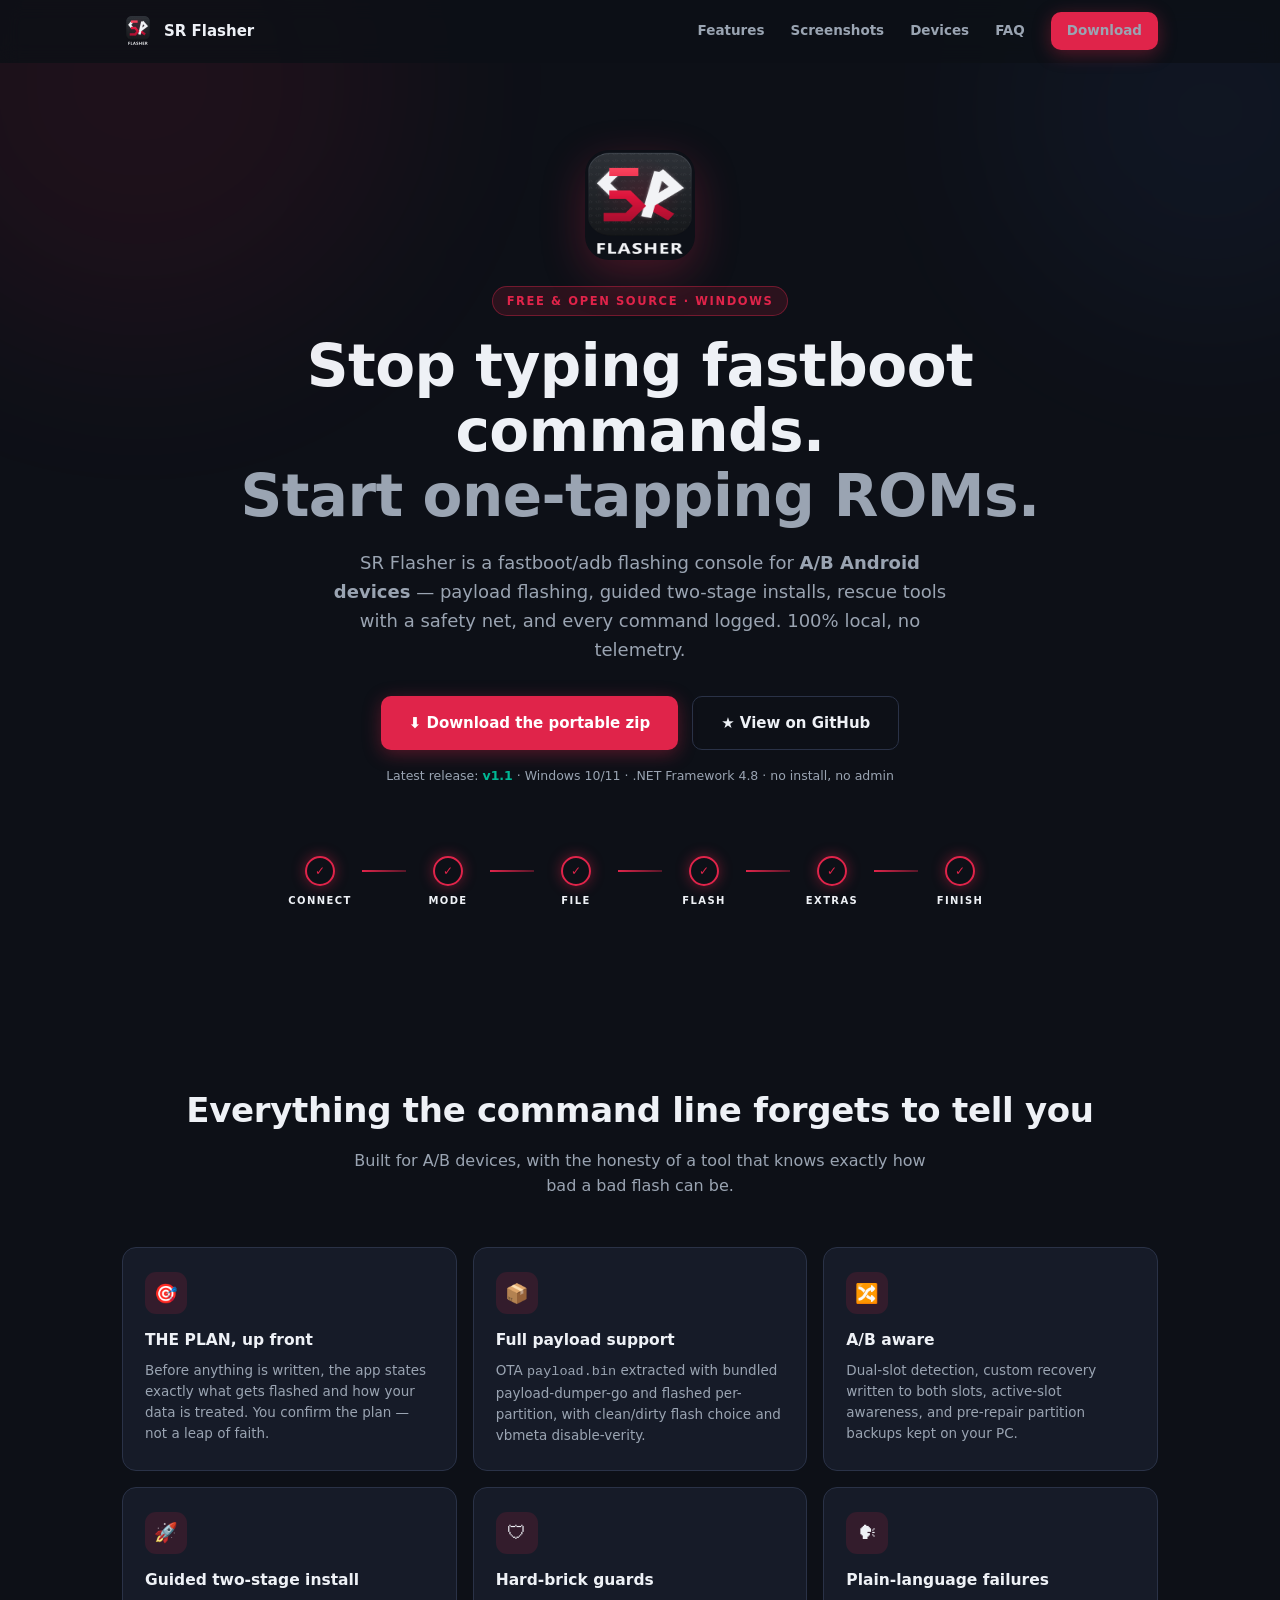
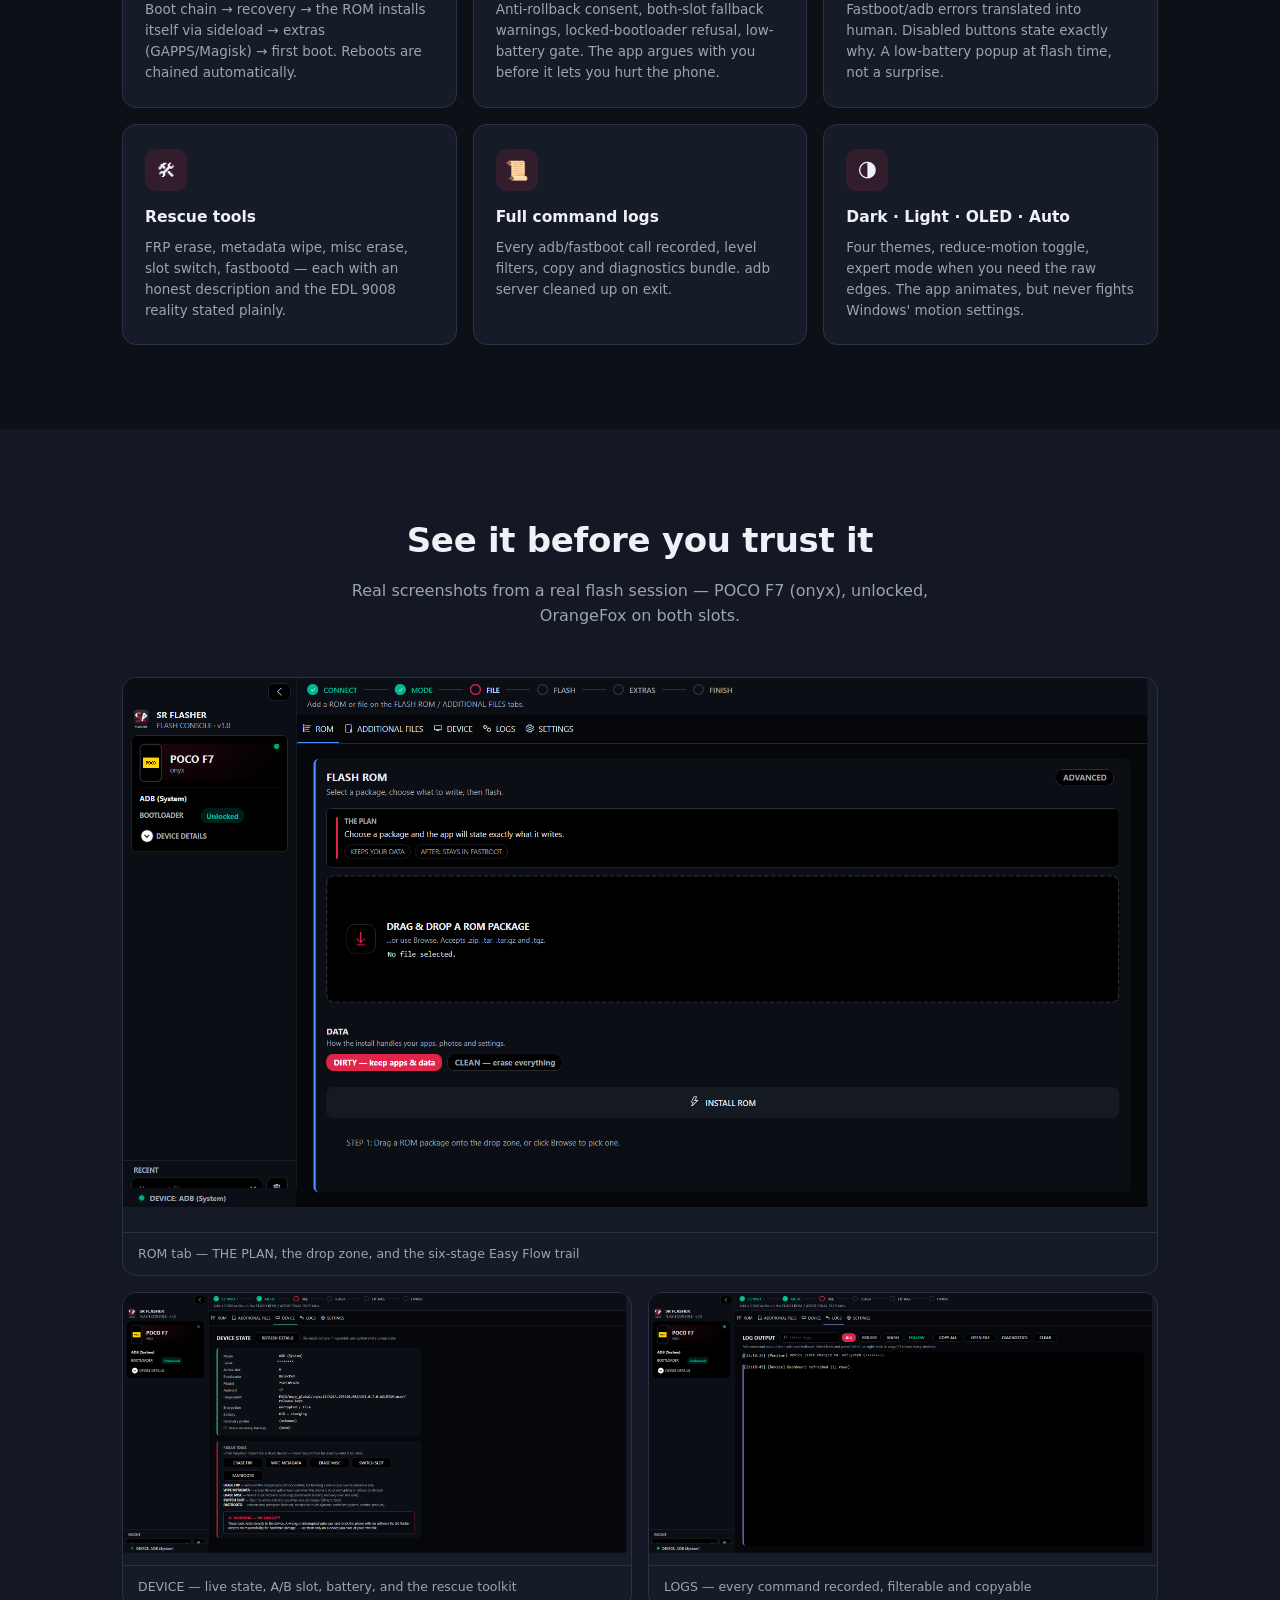
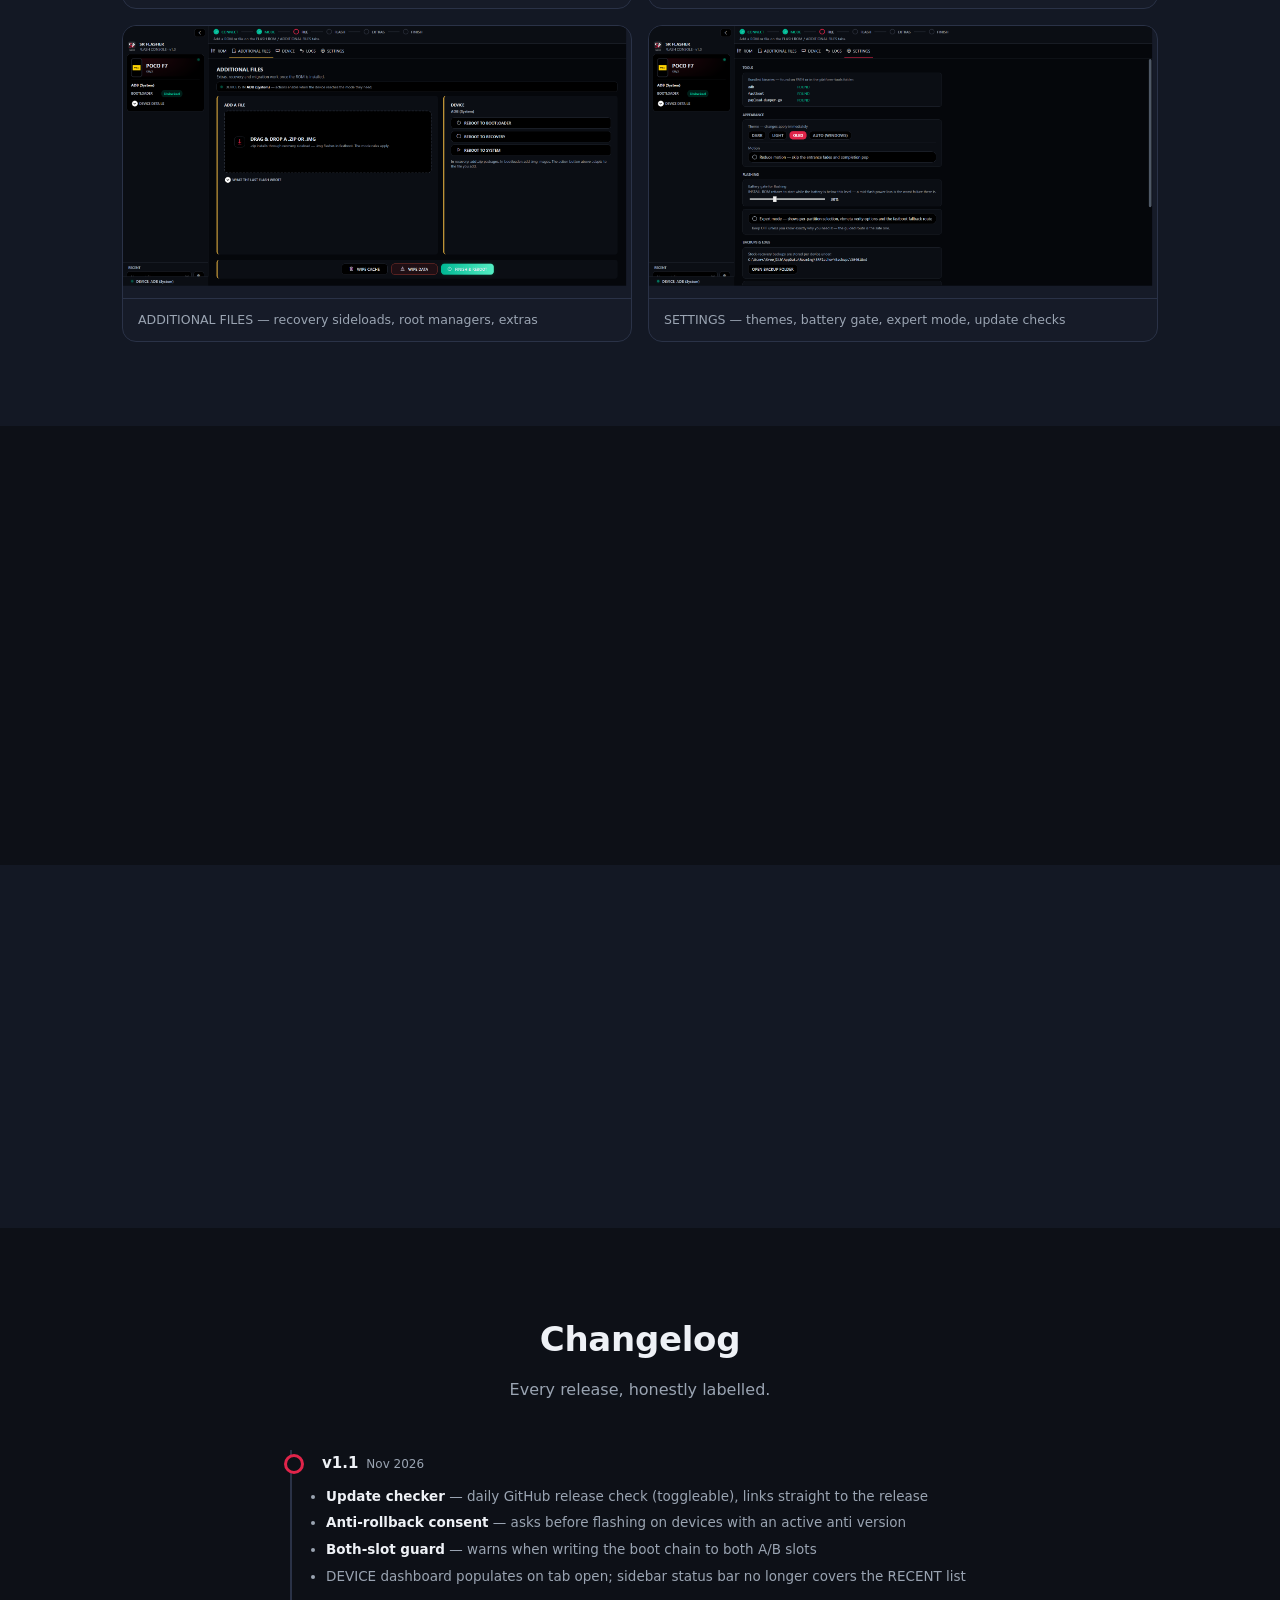
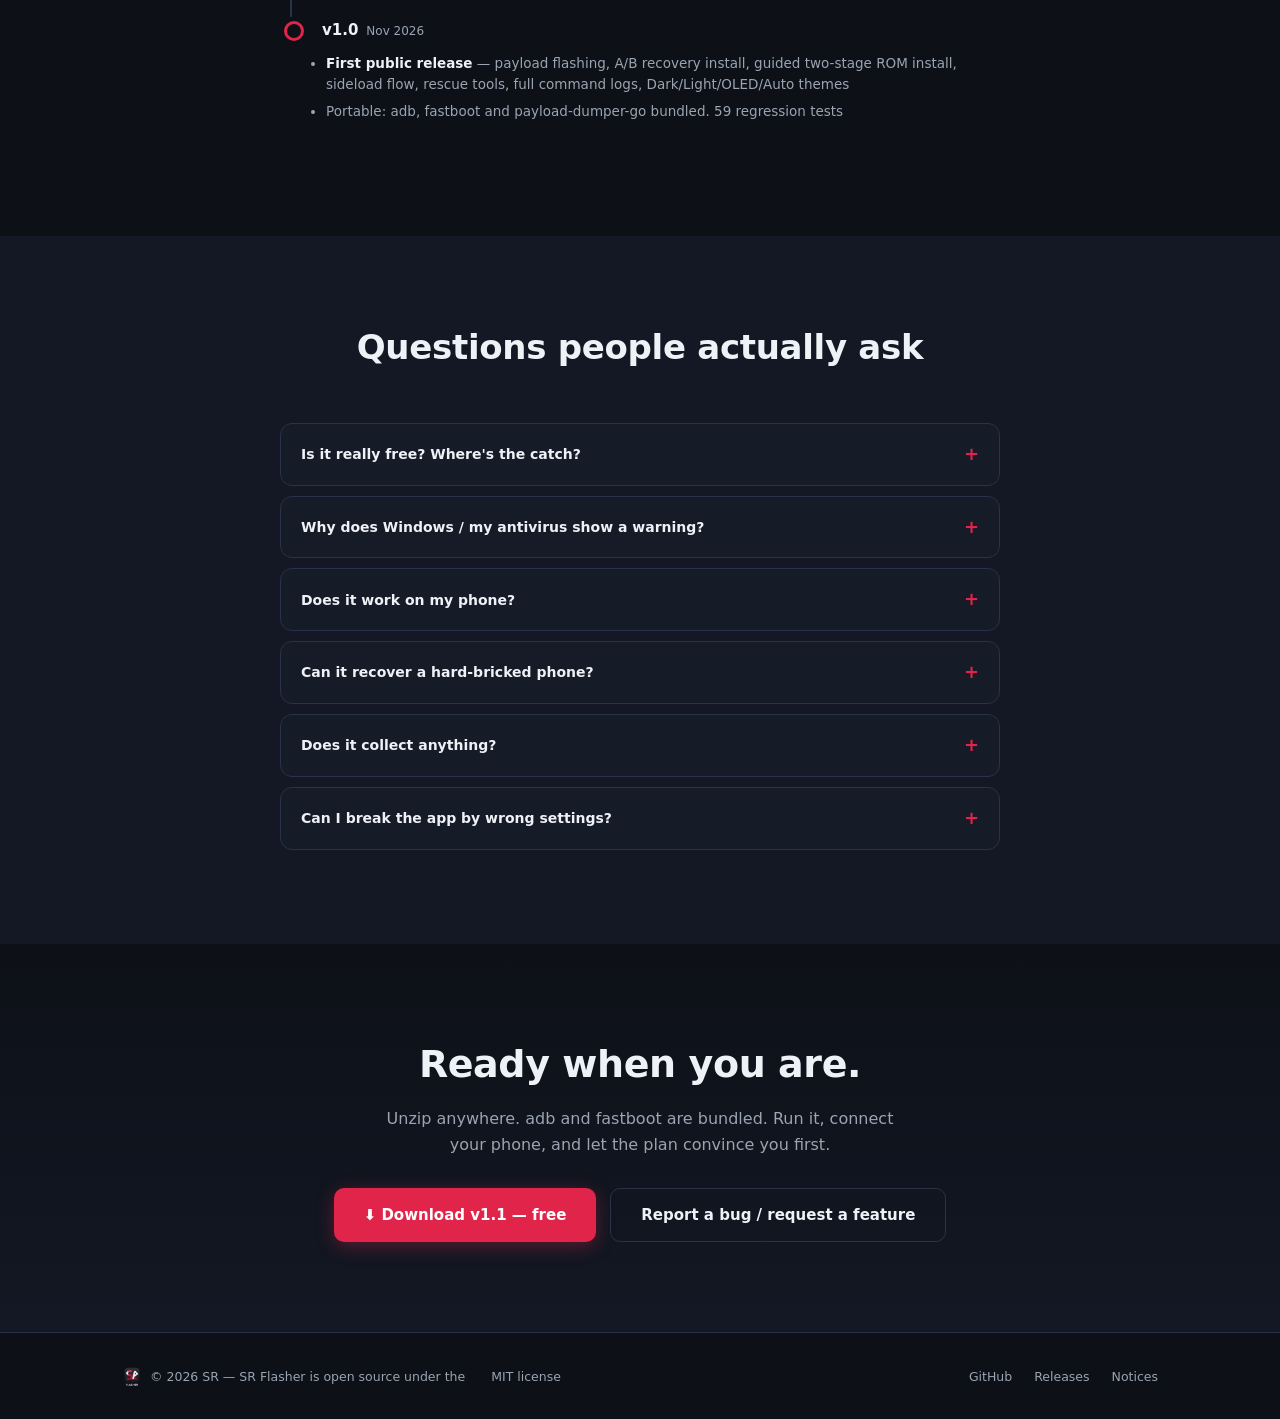
==== website/index.html @ b6026d68 "Website: single-page promo site with scroll animations (Vercel-ready)" ====
<!DOCTYPE html>
<html lang="en">
<head>
<meta charset="utf-8">
<meta name="viewport" content="width=device-width, initial-scale=1">
<meta name="description" content="SR Flasher — a fastboot/adb flashing console for A/B Android devices. Payload flashing, guided two-stage install, rescue tools. Free & open source.">
<meta name="theme-color" content="#0d1017">
<title>SR Flasher — flashing console for A/B Android devices</title>
<link rel="icon" type="image/png" href="assets/flasher-icon-256.png">
<link rel="apple-touch-icon" href="assets/flasher-icon-256.png">
<style>
:root{
  --bg:#0d1017; --bg2:#131824; --panel:#161b28; --panel2:#1a2030; --border:#2a3247;
  --text:#eef1f6; --muted:#9aa4b2; --red:#e0244a; --red-soft:rgba(224,36,74,.14);
  --green:#00b894; --amber:#e8b341; --blue:#4c8dff; --purple:#9d7cd8;
  --radius:14px;
}
*{box-sizing:border-box;margin:0;padding:0}
html{scroll-behavior:smooth}
@media (prefers-reduced-motion:reduce){html{scroll-behavior:auto}}
body{background:var(--bg);color:var(--text);font-family:'Segoe UI',system-ui,-apple-system,sans-serif;line-height:1.6;overflow-x:hidden}
::selection{background:var(--red);color:#fff}
img{max-width:100%;display:block}
a{color:var(--blue);text-decoration:none}
.wrap{max-width:1080px;margin:0 auto;padding:0 22px}

/* scroll progress bar */
#progress{position:fixed;top:0;left:0;height:3px;width:0;background:linear-gradient(90deg,var(--red),#ff7a59);z-index:99;transition:width .1s linear}

/* nav */
nav{position:fixed;top:0;left:0;right:0;z-index:50;background:rgba(13,16,23,.82);backdrop-filter:blur(10px);border-bottom:1px solid transparent;transition:border-color .3s}
nav.scrolled{border-bottom-color:var(--border)}
.nav{display:flex;align-items:center;justify-content:space-between;height:62px}
.brand{display:flex;align-items:center;gap:10px;color:var(--text);font-weight:700;font-size:15px}
.brand img{width:32px;height:32px;border-radius:7px}
.navlinks{display:flex;gap:26px;align-items:center}
.navlinks a{color:var(--muted);font-size:13.5px;font-weight:600;transition:color .2s}
.navlinks a:hover{color:var(--text)}
.btn{display:inline-flex;align-items:center;gap:8px;padding:10px 20px;border-radius:10px;font-weight:700;font-size:13.5px;transition:transform .18s,box-shadow .18s,background .18s;cursor:pointer}
.btn-red{background:var(--red);color:#fff;box-shadow:0 4px 18px rgba(224,36,74,.35)}
.btn-red:hover{transform:translateY(-2px);box-shadow:0 8px 26px rgba(224,36,74,.5)}
.btn-ghost{border:1px solid var(--border);color:var(--text)}
.btn-ghost:hover{border-color:var(--muted);transform:translateY(-2px)}
.btn-nav{padding:8px 16px;font-size:12.5px}
#menuBtn{display:none;background:none;border:0;color:var(--text);font-size:22px;cursor:pointer;line-height:1}

/* hero */
.hero{position:relative;padding:150px 0 90px;text-align:center;overflow:hidden}
.glow{position:absolute;border-radius:50%;filter:blur(90px);opacity:.5;pointer-events:none}
.glow1{width:520px;height:520px;background:rgba(224,36,74,.16);top:-180px;left:-120px;animation:drift 14s ease-in-out infinite alternate}
.glow2{width:420px;height:420px;background:rgba(76,141,255,.10);top:-100px;right:-140px;animation:drift 18s ease-in-out infinite alternate-reverse}
@keyframes drift{from{transform:translate(0,0) scale(1)}to{transform:translate(60px,40px) scale(1.12)}}
.hero .logo{width:110px;height:110px;margin:0 auto 26px;border-radius:24px;box-shadow:0 14px 44px rgba(224,36,74,.28);animation:pop .8s cubic-bezier(.2,1.4,.4,1) both}
@keyframes pop{from{opacity:0;transform:scale(.6) translateY(24px)}to{opacity:1;transform:scale(1) translateY(0)}}
.kicker{display:inline-block;font-size:11.5px;font-weight:700;letter-spacing:1.6px;color:var(--red);border:1px solid rgba(224,36,74,.4);border-radius:999px;padding:5px 14px;margin-bottom:18px;background:var(--red-soft)}
h1{font-size:clamp(34px,6vw,58px);line-height:1.12;letter-spacing:-.5px}
h1 .thin{color:var(--muted);font-weight:600}
.hero p.lead{max-width:640px;margin:20px auto 0;color:var(--muted);font-size:clamp(15px,2vw,18px)}
.hero .cta{display:flex;gap:14px;justify-content:center;margin-top:32px;flex-wrap:wrap}
.hero .cta .btn{padding:14px 28px;font-size:15px}
.version-chip{color:var(--muted);font-size:12.5px;margin-top:16px}
.version-chip b{color:var(--green)}

/* trail */
.trail{margin:70px auto 0;display:flex;justify-content:center;align-items:center;flex-wrap:wrap;gap:0;max-width:760px}
.trail .step{display:flex;flex-direction:column;align-items:center;gap:7px;min-width:72px}
.trail .dot{width:30px;height:30px;border-radius:50%;border:2.5px solid var(--border);display:flex;align-items:center;justify-content:center;font-weight:800;font-size:12px;color:var(--muted);transition:all .5s cubic-bezier(.2,1.3,.4,1)}
.trail .lbl{font-size:10px;font-weight:700;letter-spacing:1.4px;color:var(--muted)}
.trail .bar{width:44px;height:2.5px;background:var(--border);margin:0 6px 24px;transition:background .5s}
.trail.on .dot{border-color:var(--red);color:var(--red);box-shadow:0 0 14px rgba(224,36,74,.45)}
.trail.on .bar{background:linear-gradient(90deg,var(--red),rgba(224,36,74,.35))}
.trail.on .lbl{color:var(--text)}

/* sections */
section{padding:84px 0}
.sec-head{text-align:center;margin-bottom:48px}
.sec-head h2{font-size:clamp(24px,4vw,34px);letter-spacing:-.3px}
.sec-head p{color:var(--muted);margin-top:10px;max-width:600px;margin-left:auto;margin-right:auto}
.grid{display:grid;grid-template-columns:repeat(3,1fr);gap:16px}
.card{background:var(--panel);border:1px solid var(--border);border-radius:var(--radius);padding:24px 22px;transition:transform .25s,border-color .25s,box-shadow .25s}
.card:hover{transform:translateY(-5px);border-color:rgba(224,36,74,.5);box-shadow:0 14px 34px rgba(0,0,0,.4)}
.card .ico{width:42px;height:42px;border-radius:11px;display:flex;align-items:center;justify-content:center;font-size:19px;margin-bottom:14px;background:var(--red-soft)}
.card h3{font-size:15.5px;margin-bottom:7px}
.card p{color:var(--muted);font-size:13.5px;line-height:1.55}

/* screenshots */
.shots{display:grid;grid-template-columns:1fr 1fr;gap:16px}
.shot{border-radius:var(--radius);overflow:hidden;border:1px solid var(--border);background:var(--panel);transition:transform .3s,box-shadow .3s}
.shot:hover{transform:scale(1.015);box-shadow:0 18px 50px rgba(0,0,0,.5)}
.shot img{width:100%}
.shot figcaption{padding:11px 15px;font-size:12.5px;color:var(--muted);border-top:1px solid var(--border)}
.shot.wide{grid-column:1/-1}

/* device support */
.support{display:flex;flex-wrap:wrap;gap:12px;justify-content:center}
.dev-chip{display:flex;align-items:center;gap:10px;background:var(--panel);border:1px solid var(--border);border-radius:12px;padding:12px 18px;font-size:13.5px}
.dev-chip .st{color:var(--green);font-weight:700;font-size:11px;letter-spacing:.6px}
.dev-chip small{color:var(--muted)}

/* honesty */
.warnbox{background:linear-gradient(135deg,rgba(232,179,65,.09),rgba(224,36,74,.07));border:1px solid rgba(232,179,65,.35);border-radius:var(--radius);padding:26px 28px;max-width:820px;margin:0 auto}
.warnbox h3{color:var(--amber);font-size:15px;margin-bottom:10px}
.warnbox li{color:var(--muted);font-size:13.5px;margin:7px 0 0 18px}

/* changelog */
.log{max-width:720px;margin:0 auto}
.rel{position:relative;padding:0 0 30px 30px;border-left:2px solid var(--border);margin-left:10px}
.rel:last-child{border-left-color:transparent}
.rel::before{content:'';position:absolute;left:-8px;top:4px;width:14px;height:14px;border-radius:50%;background:var(--bg);border:3px solid var(--red)}
.rel .v{font-weight:800;font-size:15px}
.rel .date{color:var(--muted);font-size:12px;margin-left:8px}
.rel ul{margin:10px 0 0 4px}
.rel li{color:var(--muted);font-size:13.5px;margin-top:5px}
.rel li b{color:var(--text);font-weight:600}

/* faq */
.faq{max-width:720px;margin:0 auto}
.q{border:1px solid var(--border);border-radius:12px;background:var(--panel);margin-bottom:10px;overflow:hidden}
.q summary{padding:16px 20px;cursor:pointer;font-weight:600;font-size:14px;list-style:none;display:flex;justify-content:space-between;align-items:center}
.q summary::-webkit-details-marker{display:none}
.q summary::after{content:'+';color:var(--red);font-size:18px;font-weight:700;transition:transform .2s}
.q[open] summary::after{transform:rotate(45deg)}
.q .a{padding:0 20px 16px;color:var(--muted);font-size:13.5px}

/* final cta */
.final{background:linear-gradient(180deg,var(--bg),var(--bg2));text-align:center;padding:90px 0}
.final h2{font-size:clamp(24px,4.4vw,38px);letter-spacing:-.4px}
.final p{color:var(--muted);margin:12px auto 30px;max-width:520px}

/* footer */
footer{border-top:1px solid var(--border);padding:34px 0;color:var(--muted);font-size:12.5px}
.foot{display:flex;justify-content:space-between;align-items:center;flex-wrap:wrap;gap:14px}
.foot a{color:var(--muted);margin-left:18px}
.foot a:hover{color:var(--text)}
.foot .fl{display:flex;align-items:center;gap:8px;color:var(--muted)}
.foot img{width:20px;height:20px;border-radius:5px}

/* scroll reveal */
.rv{opacity:0;transform:translateY(28px);transition:opacity .7s cubic-bezier(.2,.7,.3,1),transform .7s cubic-bezier(.2,.7,.3,1)}
.rv.in{opacity:1;transform:none}
.rv.d1{transition-delay:.08s}.rv.d2{transition-delay:.16s}.rv.d3{transition-delay:.24s}.rv.d4{transition-delay:.32s}.rv.d5{transition-delay:.4s}
.rv-l{opacity:0;transform:translateX(-34px);transition:all .7s cubic-bezier(.2,.7,.3,1)}
.rv-l.in{opacity:1;transform:none}
@media (prefers-reduced-motion:reduce){
  .rv,.rv-l{opacity:1!important;transform:none!important;transition:none!important}
  .glow{animation:none}
  *{transition-duration:.01ms!important;animation-duration:.01ms!important}
}

/* mobile */
@media (max-width:820px){
  .grid{grid-template-columns:1fr 1fr}
  .navlinks{position:fixed;inset:62px 0 auto 0;background:rgba(13,16,23,.97);border-bottom:1px solid var(--border);flex-direction:column;padding:18px 22px 22px;gap:16px;display:none}
  .navlinks.open{display:flex}
  #menuBtn{display:block}
}
@media (max-width:560px){
  .grid{grid-template-columns:1fr}
  .shots{grid-template-columns:1fr}
  section{padding:60px 0}
  .hero{padding:120px 0 60px}
  .trail .bar{width:22px}
  .trail .step{min-width:56px}
}
</style>
</head>
<body>

<div id="progress"></div>

<nav id="nav">
  <div class="wrap nav">
    <a class="brand" href="#top"><img src="assets/flasher-icon-256.png" alt="SR Flasher logo">SR Flasher</a>
    <div class="navlinks" id="navlinks">
      <a href="#features">Features</a>
      <a href="#screenshots">Screenshots</a>
      <a href="#devices">Devices</a>
      <a href="#faq">FAQ</a>
      <a class="btn btn-red btn-nav" href="https://github.com/sreejith19931/SRFlasher/releases/latest" target="_blank" rel="noopener">Download</a>
    </div>
    <button id="menuBtn" aria-label="Menu">☰</button>
  </div>
</nav>

<!-- ==================== HERO ==================== -->
<header class="hero" id="top">
  <div class="glow glow1"></div><div class="glow glow2"></div>
  <div class="wrap">
    <img class="logo" src="assets/logo.png" alt="SR Flasher logo">
    <div class="kicker rv">FREE &amp; OPEN SOURCE · WINDOWS</div>
    <h1 class="rv d1">Stop typing fastboot commands.<br><span class="thin">Start one-tapping ROMs.</span></h1>
    <p class="lead rv d2">SR Flasher is a fastboot/adb flashing console for <b>A/B Android devices</b> —
    payload flashing, guided two-stage installs, rescue tools with a safety net, and
    every command logged. 100% local, no telemetry.</p>
    <div class="cta rv d3">
      <a class="btn btn-red" href="https://github.com/sreejith19931/SRFlasher/releases/latest" target="_blank" rel="noopener">⬇ Download the portable zip</a>
      <a class="btn btn-ghost" href="https://github.com/sreejith19931/SRFlasher" target="_blank" rel="noopener">★ View on GitHub</a>
    </div>
    <div class="version-chip rv d4">Latest release: <b>v1.1</b> · Windows 10/11 · .NET Framework 4.8 · no install, no admin</div>

    <div class="trail rv d5" id="trail">
      <div class="step"><div class="dot">✓</div><div class="lbl">CONNECT</div></div>
      <div class="bar"></div>
      <div class="step"><div class="dot">✓</div><div class="lbl">MODE</div></div>
      <div class="bar"></div>
      <div class="step"><div class="dot">✓</div><div class="lbl">FILE</div></div>
      <div class="bar"></div>
      <div class="step"><div class="dot">✓</div><div class="lbl">FLASH</div></div>
      <div class="bar"></div>
      <div class="step"><div class="dot">✓</div><div class="lbl">EXTRAS</div></div>
      <div class="bar"></div>
      <div class="step"><div class="dot">✓</div><div class="lbl">FINISH</div></div>
    </div>
  </div>
</header>

<!-- ==================== FEATURES ==================== -->
<section id="features">
  <div class="wrap">
    <div class="sec-head rv"><h2>Everything the command line forgets to tell you</h2>
    <p>Built for A/B devices, with the honesty of a tool that knows exactly how bad a bad flash can be.</p></div>
    <div class="grid">
      <div class="card rv"><div class="ico">🎯</div><h3>THE PLAN, up front</h3><p>Before anything is written, the app states exactly what gets flashed and how your data is treated. You confirm the plan — not a leap of faith.</p></div>
      <div class="card rv d1"><div class="ico">📦</div><h3>Full payload support</h3><p>OTA <code>payload.bin</code> extracted with bundled payload-dumper-go and flashed per-partition, with clean/dirty flash choice and vbmeta disable-verity.</p></div>
      <div class="card rv d2"><div class="ico">🔀</div><h3>A/B aware</h3><p>Dual-slot detection, custom recovery written to both slots, active-slot awareness, and pre-repair partition backups kept on your PC.</p></div>
      <div class="card rv"><div class="ico">🚀</div><h3>Guided two-stage install</h3><p>Boot chain → recovery → the ROM installs itself via sideload → extras (GAPPS/Magisk) → first boot. Reboots are chained automatically.</p></div>
      <div class="card rv d1"><div class="ico">🛡</div><h3>Hard-brick guards</h3><p>Anti-rollback consent, both-slot fallback warnings, locked-bootloader refusal, low-battery gate. The app argues with you before it lets you hurt the phone.</p></div>
      <div class="card rv d2"><div class="ico">🗣</div><h3>Plain-language failures</h3><p>Fastboot/adb errors translated into human. Disabled buttons state exactly why. A low-battery popup at flash time, not a surprise.</p></div>
      <div class="card rv"><div class="ico">🛠</div><h3>Rescue tools</h3><p>FRP erase, metadata wipe, misc erase, slot switch, fastbootd — each with an honest description and the EDL 9008 reality stated plainly.</p></div>
      <div class="card rv d1"><div class="ico">📜</div><h3>Full command logs</h3><p>Every adb/fastboot call recorded, level filters, copy and diagnostics bundle. adb server cleaned up on exit.</p></div>
      <div class="card rv d2"><div class="ico">🌗</div><h3>Dark · Light · OLED · Auto</h3><p>Four themes, reduce-motion toggle, expert mode when you need the raw edges. The app animates, but never fights Windows' motion settings.</p></div>
    </div>
  </div>
</section>

<!-- ==================== SCREENSHOTS ==================== -->
<section id="screenshots" style="background:var(--bg2)">
  <div class="wrap">
    <div class="sec-head rv"><h2>See it before you trust it</h2>
    <p>Real screenshots from a real flash session — POCO F7 (onyx), unlocked, OrangeFox on both slots.</p></div>
    <div class="shots">
      <figure class="shot wide rv"><img loading="lazy" src="assets/rom-tab.png" alt="ROM tab — the plan, drop zone and step trail"><figcaption>ROM tab — THE PLAN, the drop zone, and the six-stage Easy Flow trail</figcaption></figure>
      <figure class="shot rv"><img loading="lazy" src="assets/device-tab.png" alt="Device dashboard and rescue tools"><figcaption>DEVICE — live state, A/B slot, battery, and the rescue toolkit</figcaption></figure>
      <figure class="shot rv d1"><img loading="lazy" src="assets/logs-tab.png" alt="Command log with filters"><figcaption>LOGS — every command recorded, filterable and copyable</figcaption></figure>
      <figure class="shot rv"><img loading="lazy" src="assets/additional-tab.png" alt="Additional files tab"><figcaption>ADDITIONAL FILES — recovery sideloads, root managers, extras</figcaption></figure>
      <figure class="shot rv d1"><img loading="lazy" src="assets/settings-tab.png" alt="Settings"><figcaption>SETTINGS — themes, battery gate, expert mode, update checks</figcaption></figure>
    </div>
  </div>
</section>

<!-- ==================== DEVICES ==================== -->
<section id="devices">
  <div class="wrap">
    <div class="sec-head rv"><h2>Device support</h2>
    <p>SR Flasher is built and verified on real hardware. Community reports extend this list.</p></div>
    <div class="support rv">
      <div class="dev-chip">📱 <b>POCO F7</b> <small>(onyx)</small> <span class="st">VERIFIED</span></div>
      <div class="dev-chip">📱 <b>Other A/B devices</b> <small>(payload OTA + fastboot)</small> <span class="st">SHOULD WORK</span></div>
    </div>
    <p class="rv" style="text-align:center;color:var(--muted);font-size:13px;margin-top:18px">
    Verified means a real device was flashed and restored with it. Have another A/B phone?
    Open an issue with your result — the list grows from reports, not guesses.</p>
  </div>
</section>

<!-- ==================== HONESTY ==================== -->
<section style="background:var(--bg2)">
  <div class="wrap">
    <div class="warnbox rv">
      <h3>⚠️ Real talk — read this once</h3>
      <ul>
        <li><b>Unlocking the bootloader wipes your device.</b> Everything — apps, photos, data.</li>
        <li>A wrong or interrupted flash <b>can hard-brick the phone</b>, with no software fix.</li>
        <li>SR Flasher shows exactly what it writes before it writes it — but <b>you choose what to flash</b>.</li>
        <li>Flashing is at your own risk. The app accepts no responsibility for hardware damage.</li>
      </ul>
    </div>
  </div>
</section>

<!-- ==================== CHANGELOG ==================== -->
<section id="changelog">
  <div class="wrap">
    <div class="sec-head rv"><h2>Changelog</h2><p>Every release, honestly labelled.</p></div>
    <div class="log">
      <div class="rel rv"><span class="v">v1.1</span><span class="date">Nov 2026</span>
        <ul>
          <li><b>Update checker</b> — daily GitHub release check (toggleable), links straight to the release</li>
          <li><b>Anti-rollback consent</b> — asks before flashing on devices with an active anti version</li>
          <li><b>Both-slot guard</b> — warns when writing the boot chain to both A/B slots</li>
          <li>DEVICE dashboard populates on tab open; sidebar status bar no longer covers the RECENT list</li>
        </ul>
      </div>
      <div class="rel rv"><span class="v">v1.0</span><span class="date">Nov 2026</span>
        <ul>
          <li><b>First public release</b> — payload flashing, A/B recovery install, guided two-stage ROM install, sideload flow, rescue tools, full command logs, Dark/Light/OLED/Auto themes</li>
          <li>Portable: adb, fastboot and payload-dumper-go bundled. 59 regression tests</li>
        </ul>
      </div>
    </div>
  </div>
</section>

<!-- ==================== FAQ ==================== -->
<section id="faq" style="background:var(--bg2)">
  <div class="wrap">
    <div class="sec-head rv"><h2>Questions people actually ask</h2></div>
    <div class="faq">
      <details class="q rv"><summary>Is it really free? Where's the catch?</summary><div class="a">MIT-licensed open source, forever. No accounts, no ads, no telemetry, no "pro" tier. The bundled tools (adb, fastboot, payload-dumper-go) are Apache/BSD licensed and credited in THIRD-PARTY-NOTICES.md.</div></details>
      <details class="q rv"><summary>Why does Windows / my antivirus show a warning?</summary><div class="a">The exe is unsigned (code-signing certificates cost money a free tool doesn't have yet). SmartScreen shows "unknown publisher" until enough installs build reputation. The code is fully open — build it yourself if you prefer.</div></details>
      <details class="q rv"><summary>Does it work on my phone?</summary><div class="a">It's built for A/B (seamless-updates) devices with an unlocked bootloader. POCO F7 (onyx) is verified end-to-end. Other A/B devices follow the same flow — report your result and it gets added to the list.</div></details>
      <details class="q rv"><summary>Can it recover a hard-bricked phone?</summary><div class="a">No — and it says so instead of pretending. Qualcomm EDL (9008) requires an authorized flasher with credentials. What it CAN do: prevent you getting there, back up recovery before repair, and switch slots on a device stuck on a bad slot.</div></details>
      <details class="q rv"><summary>Does it collect anything?</summary><div class="a">No telemetry, no accounts. The only network call is an optional daily check of the public GitHub releases API — and it sends nothing but a plain request.</div></details>
      <details class="q rv"><summary>Can I break the app by wrong settings?</summary><div class="a">The guided route is the safe one. Expert mode exposes per-partition selection and vbmeta verity options — labeled "keep OFF unless you know exactly why you need it".</div></details>
    </div>
  </div>
</section>

<!-- ==================== FINAL CTA ==================== -->
<section class="final">
  <div class="wrap">
    <h2 class="rv">Ready when you are.</h2>
    <p class="rv d1">Unzip anywhere. adb and fastboot are bundled. Run it, connect your phone, and let the plan convince you first.</p>
    <div class="cta rv d2" style="display:flex;gap:14px;justify-content:center;flex-wrap:wrap">
      <a class="btn btn-red" style="padding:14px 30px;font-size:15px" href="https://github.com/sreejith19931/SRFlasher/releases/latest" target="_blank" rel="noopener">⬇ Download v1.1 — free</a>
      <a class="btn btn-ghost" style="padding:14px 30px;font-size:15px" href="https://github.com/sreejith19931/SRFlasher/issues" target="_blank" rel="noopener">Report a bug / request a feature</a>
    </div>
  </div>
</section>

<footer>
  <div class="wrap foot">
    <span class="fl"><img src="assets/flasher-icon-256.png" alt="">© 2026 SR — SR Flasher is open source under the <a href="https://github.com/sreejith19931/SRFlasher/blob/main/LICENSE" target="_blank" rel="noopener">MIT license</a></span>
    <span>
      <a href="https://github.com/sreejith19931/SRFlasher" target="_blank" rel="noopener">GitHub</a>
      <a href="https://github.com/sreejith19931/SRFlasher/releases" target="_blank" rel="noopener">Releases</a>
      <a href="https://github.com/sreejith19931/SRFlasher/blob/main/THIRD-PARTY-NOTICES.md" target="_blank" rel="noopener">Notices</a>
    </span>
  </div>
</footer>

<script>
(function(){
  var reduce = window.matchMedia('(prefers-reduced-motion: reduce)').matches;

  // scroll progress + nav border
  var bar = document.getElementById('progress'), nav = document.getElementById('nav');
  function onScroll(){
    var h = document.documentElement;
    var p = h.scrollTop / (h.scrollHeight - h.clientHeight);
    bar.style.width = (p*100) + '%';
    nav.classList.toggle('scrolled', h.scrollTop > 12);
  }
  window.addEventListener('scroll', onScroll, {passive:true}); onScroll();

  // mobile menu
  var mb = document.getElementById('menuBtn'), nl = document.getElementById('navlinks');
  mb.addEventListener('click', function(){ nl.classList.toggle('open'); });
  nl.addEventListener('click', function(e){ if(e.target.tagName==='A') nl.classList.remove('open'); });

  // scroll reveal
  var io = new IntersectionObserver(function(entries){
    entries.forEach(function(en){ if(en.isIntersecting){ en.target.classList.add('in'); io.unobserve(en.target); } });
  }, {threshold:.12, rootMargin:'0px 0px -40px 0px'});
  document.querySelectorAll('.rv,.rv-l').forEach(function(el){ io.observe(el); });

  // trail lights up when hero passes mid-viewport
  var trail = document.getElementById('trail');
  var tio = new IntersectionObserver(function(es){
    es.forEach(function(en){ if(en.isIntersecting){ trail.classList.add('on'); tio.unobserve(trail); } });
  }, {threshold:.5});
  tio.observe(trail);
})();
</script>
</body>
</html>
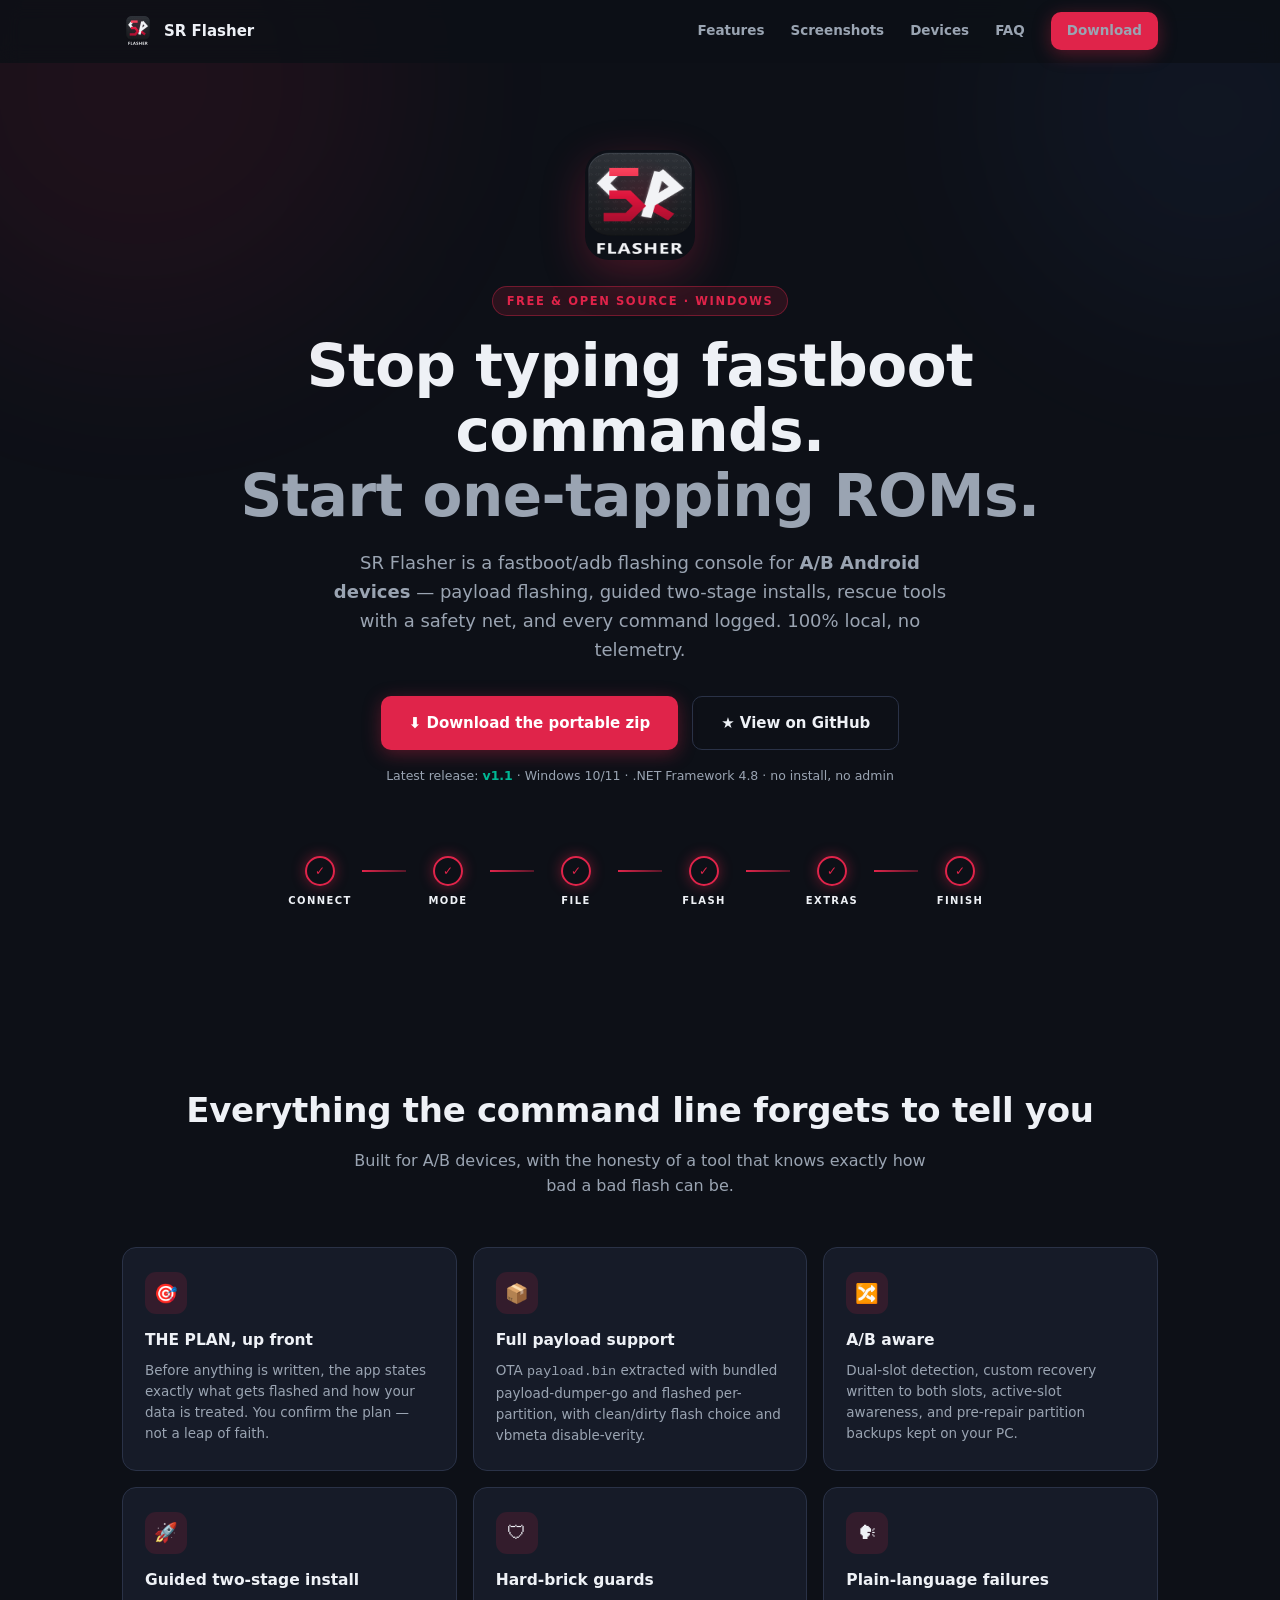
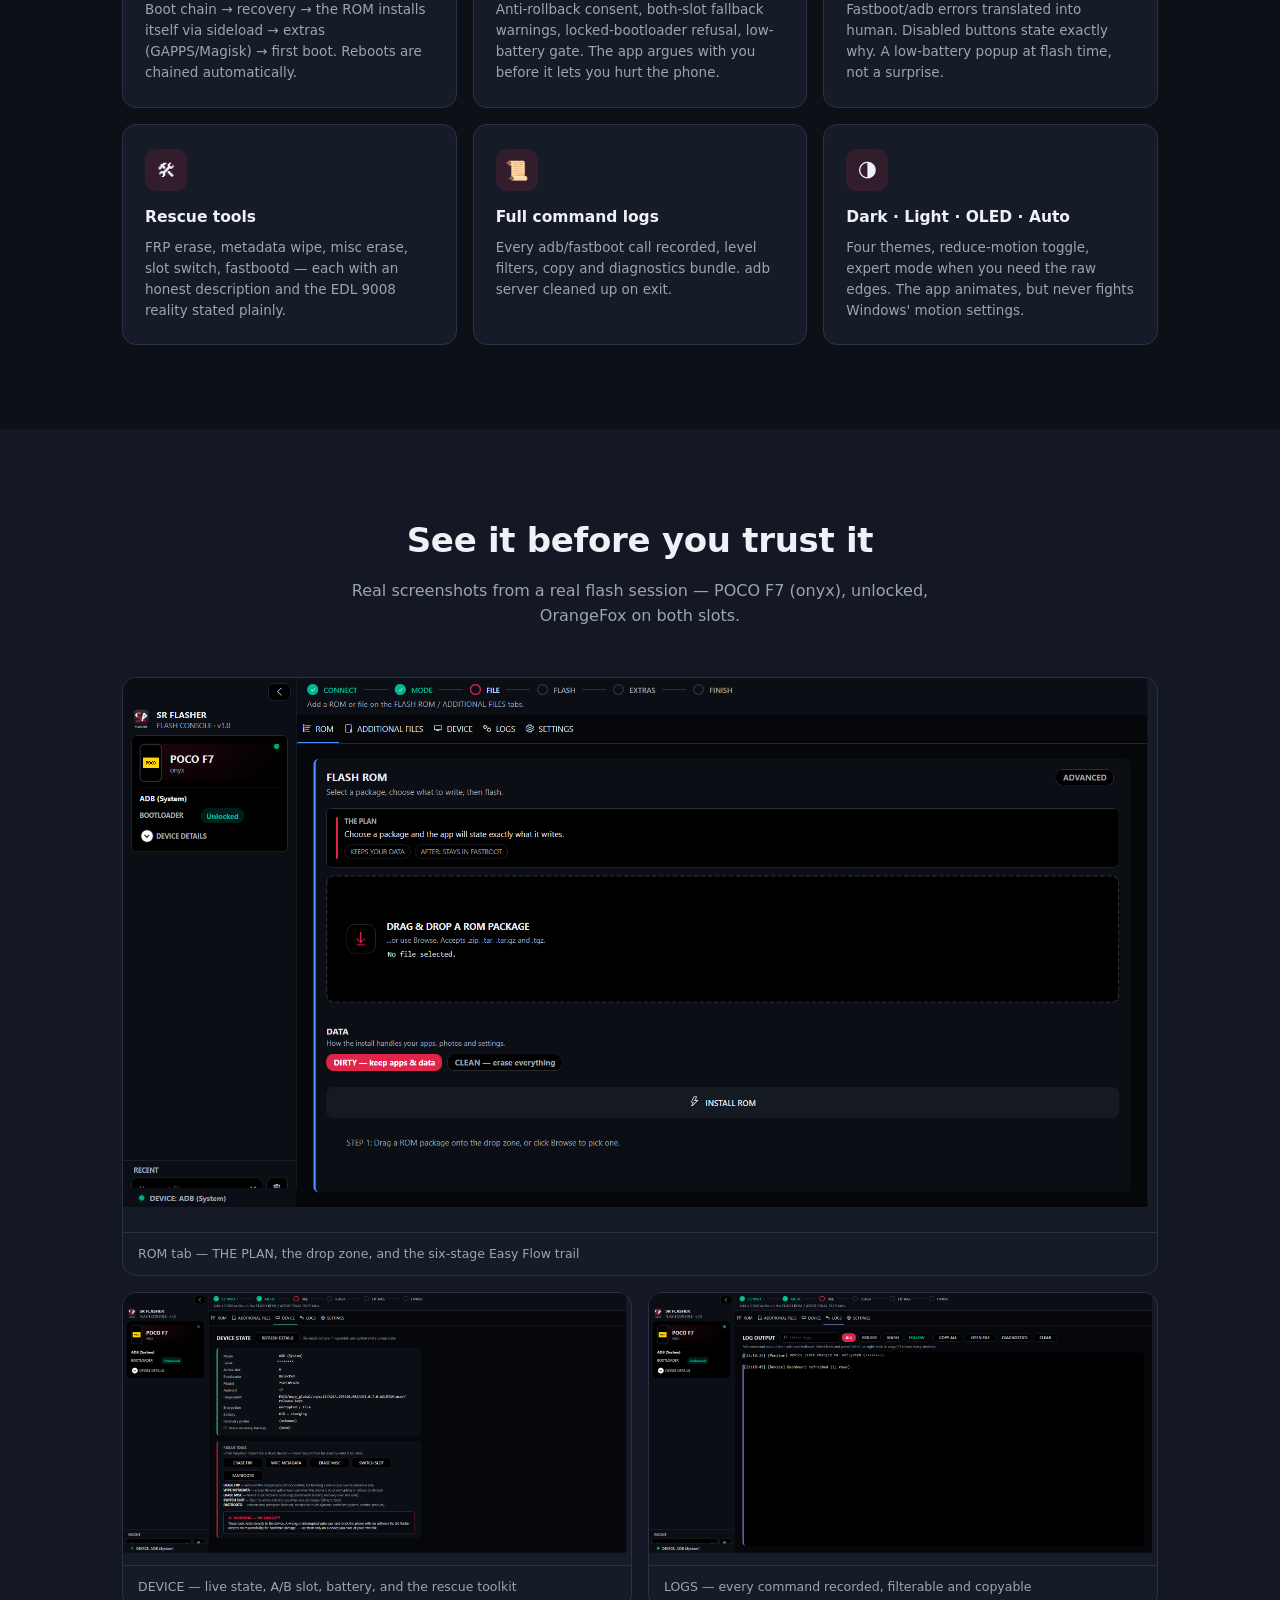
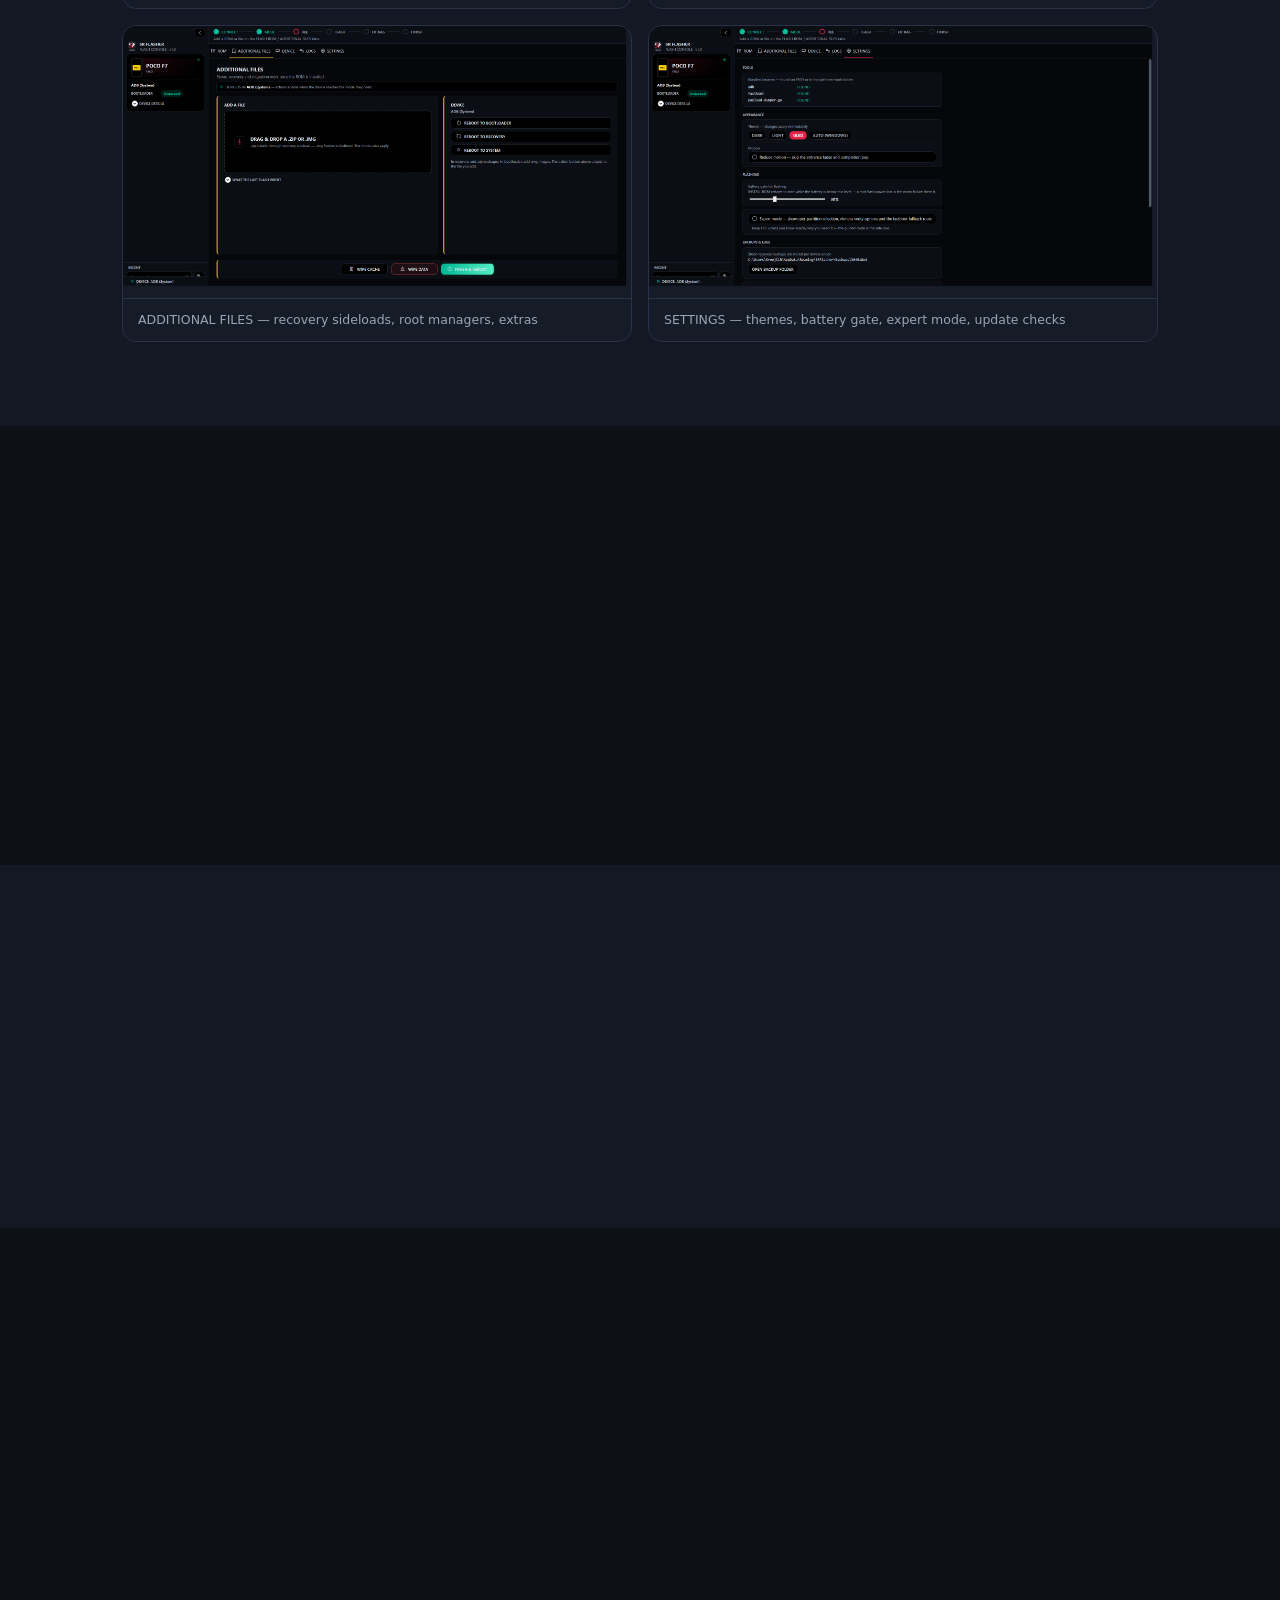
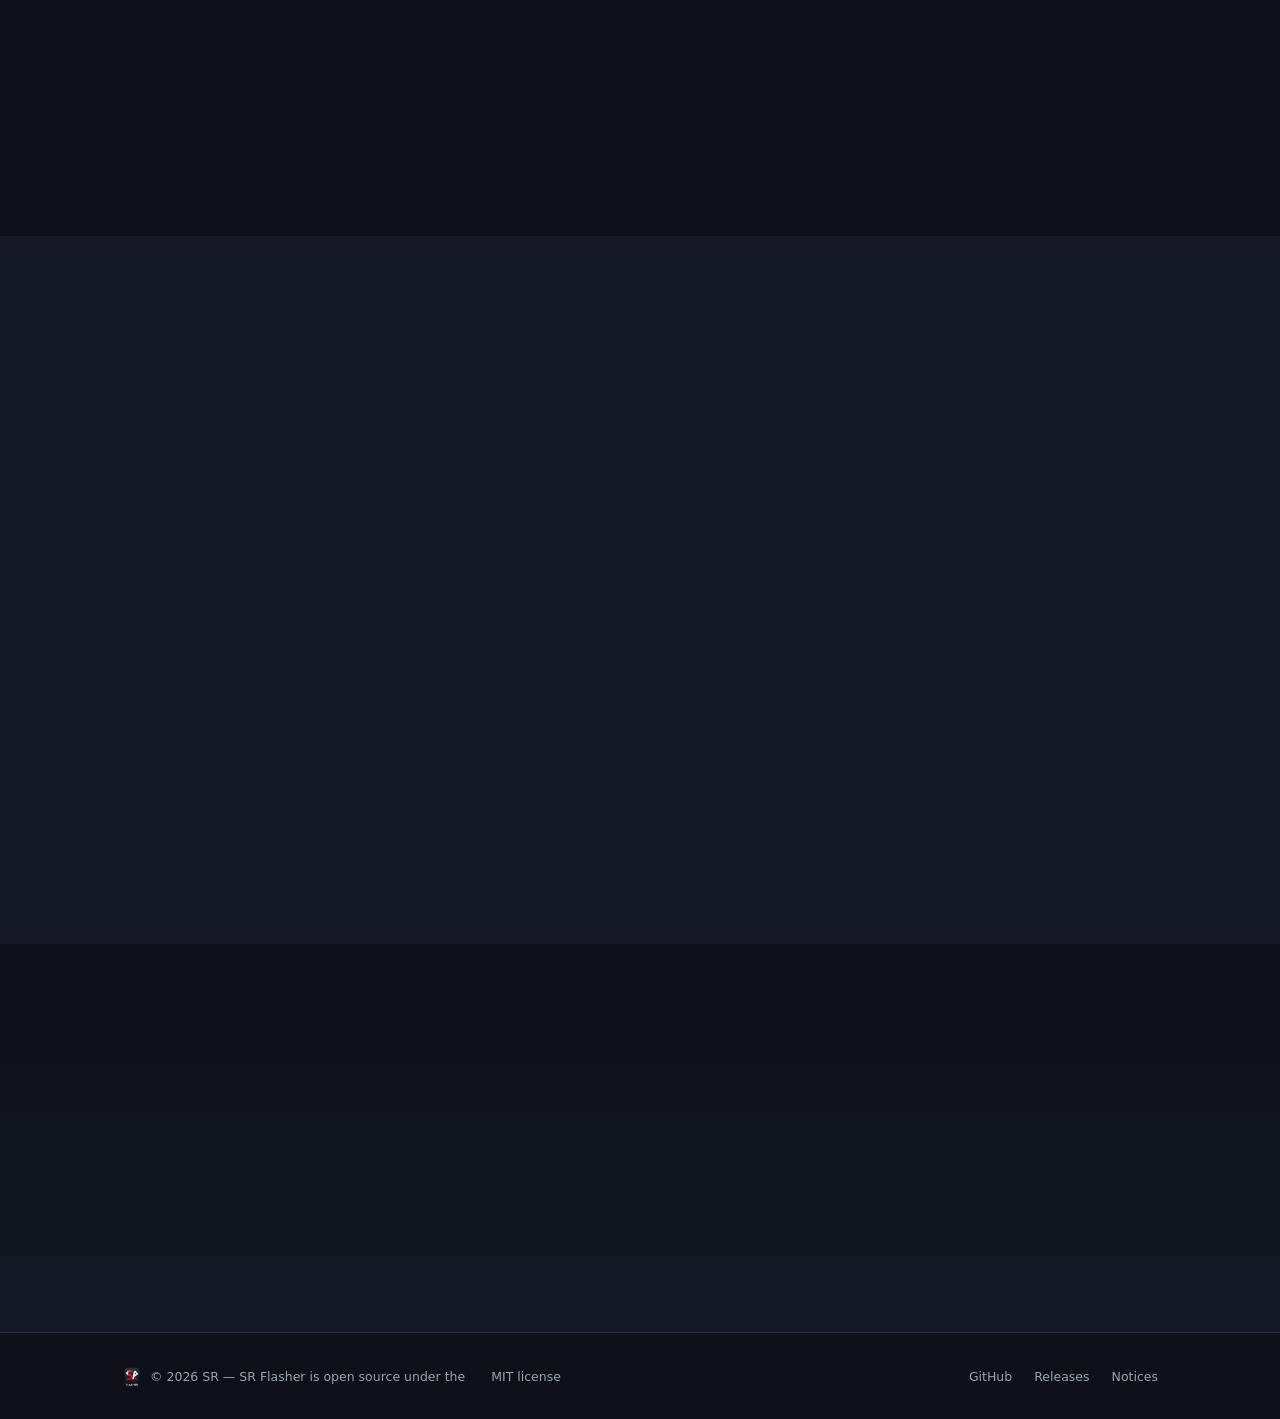
==== commit 0037f546: "Install Vercel Web Analytics # Vercel Web Analytics Implementation  ## Summary Successfully installe" ====
--- a/website/index.html
+++ b/website/index.html
@@ -372,5 +372,11 @@
   tio.observe(trail);
 })();
 </script>
+
+<!-- Vercel Web Analytics -->
+<script>
+  window.va = window.va || function () { (window.vaq = window.vaq || []).push(arguments); };
+</script>
+<script defer src="https://cdn.vercel-insights.com/v1/script.js"></script>
 </body>
 </html>
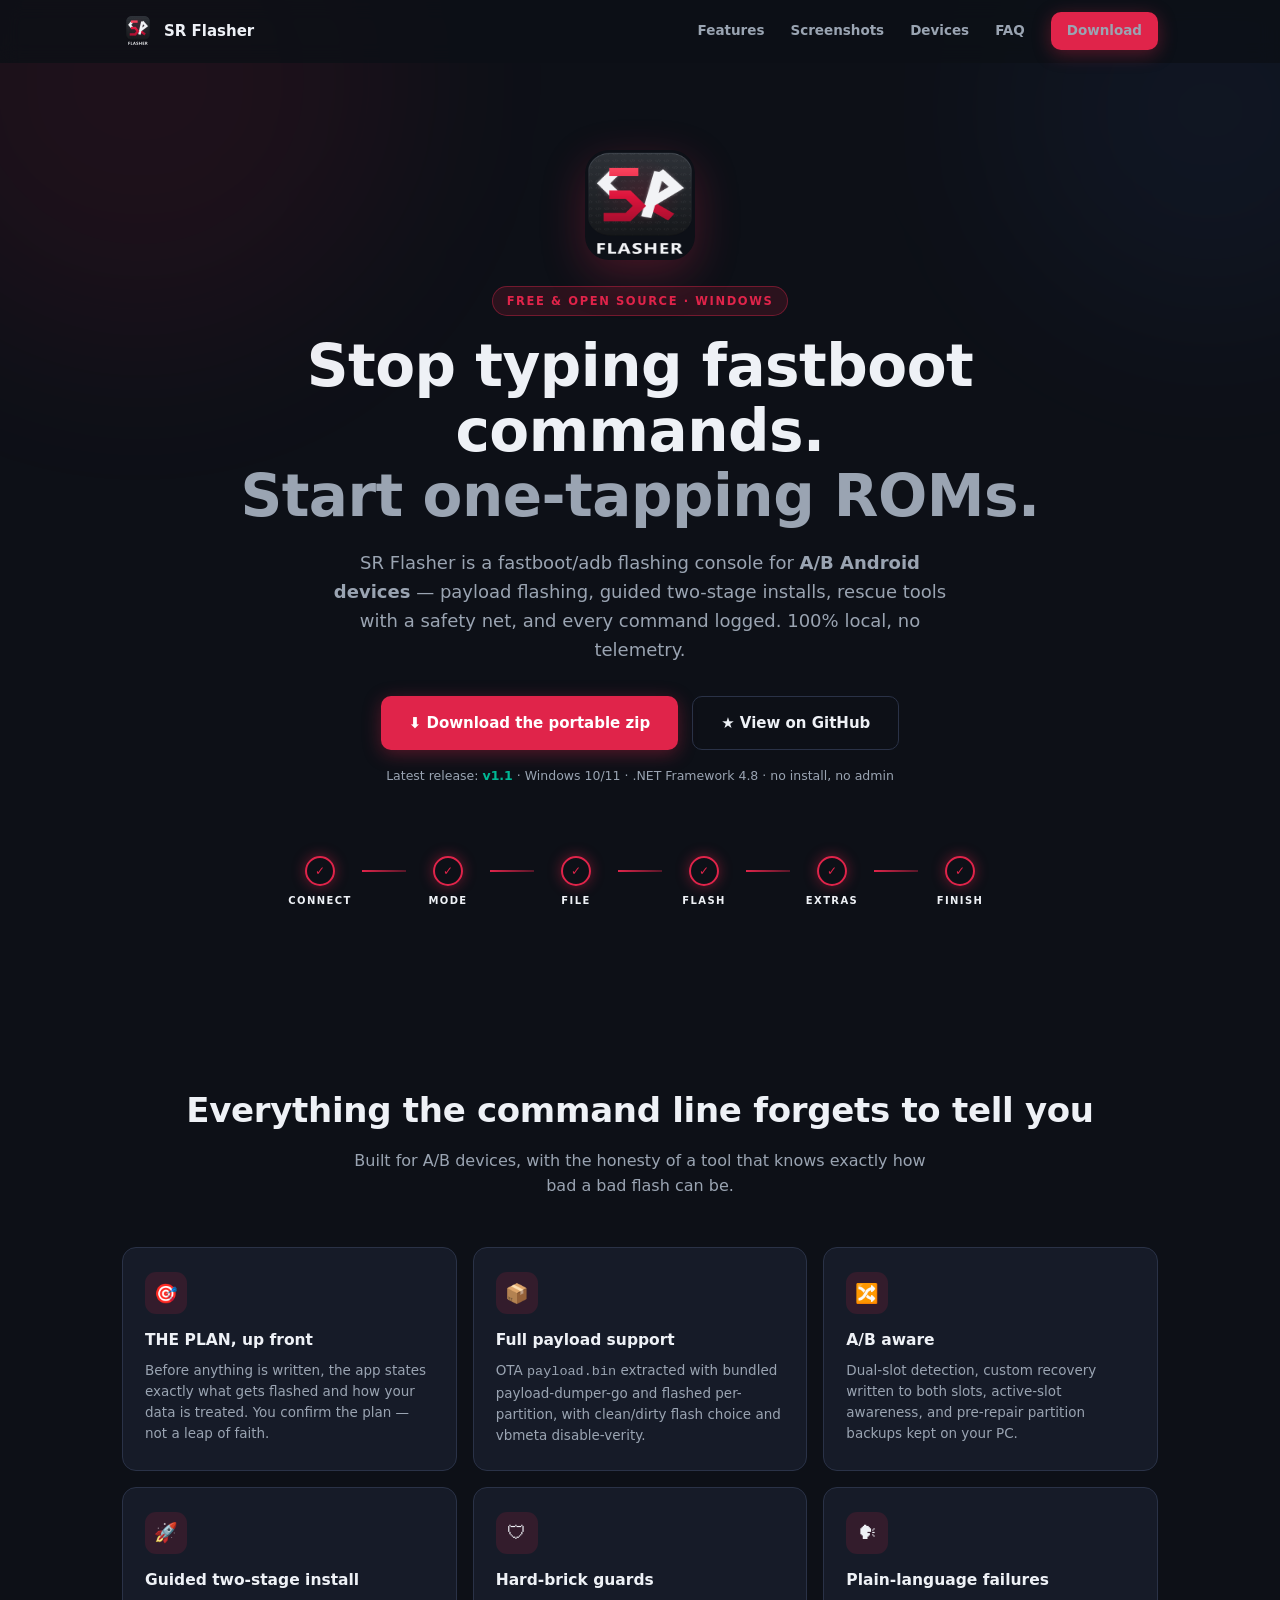
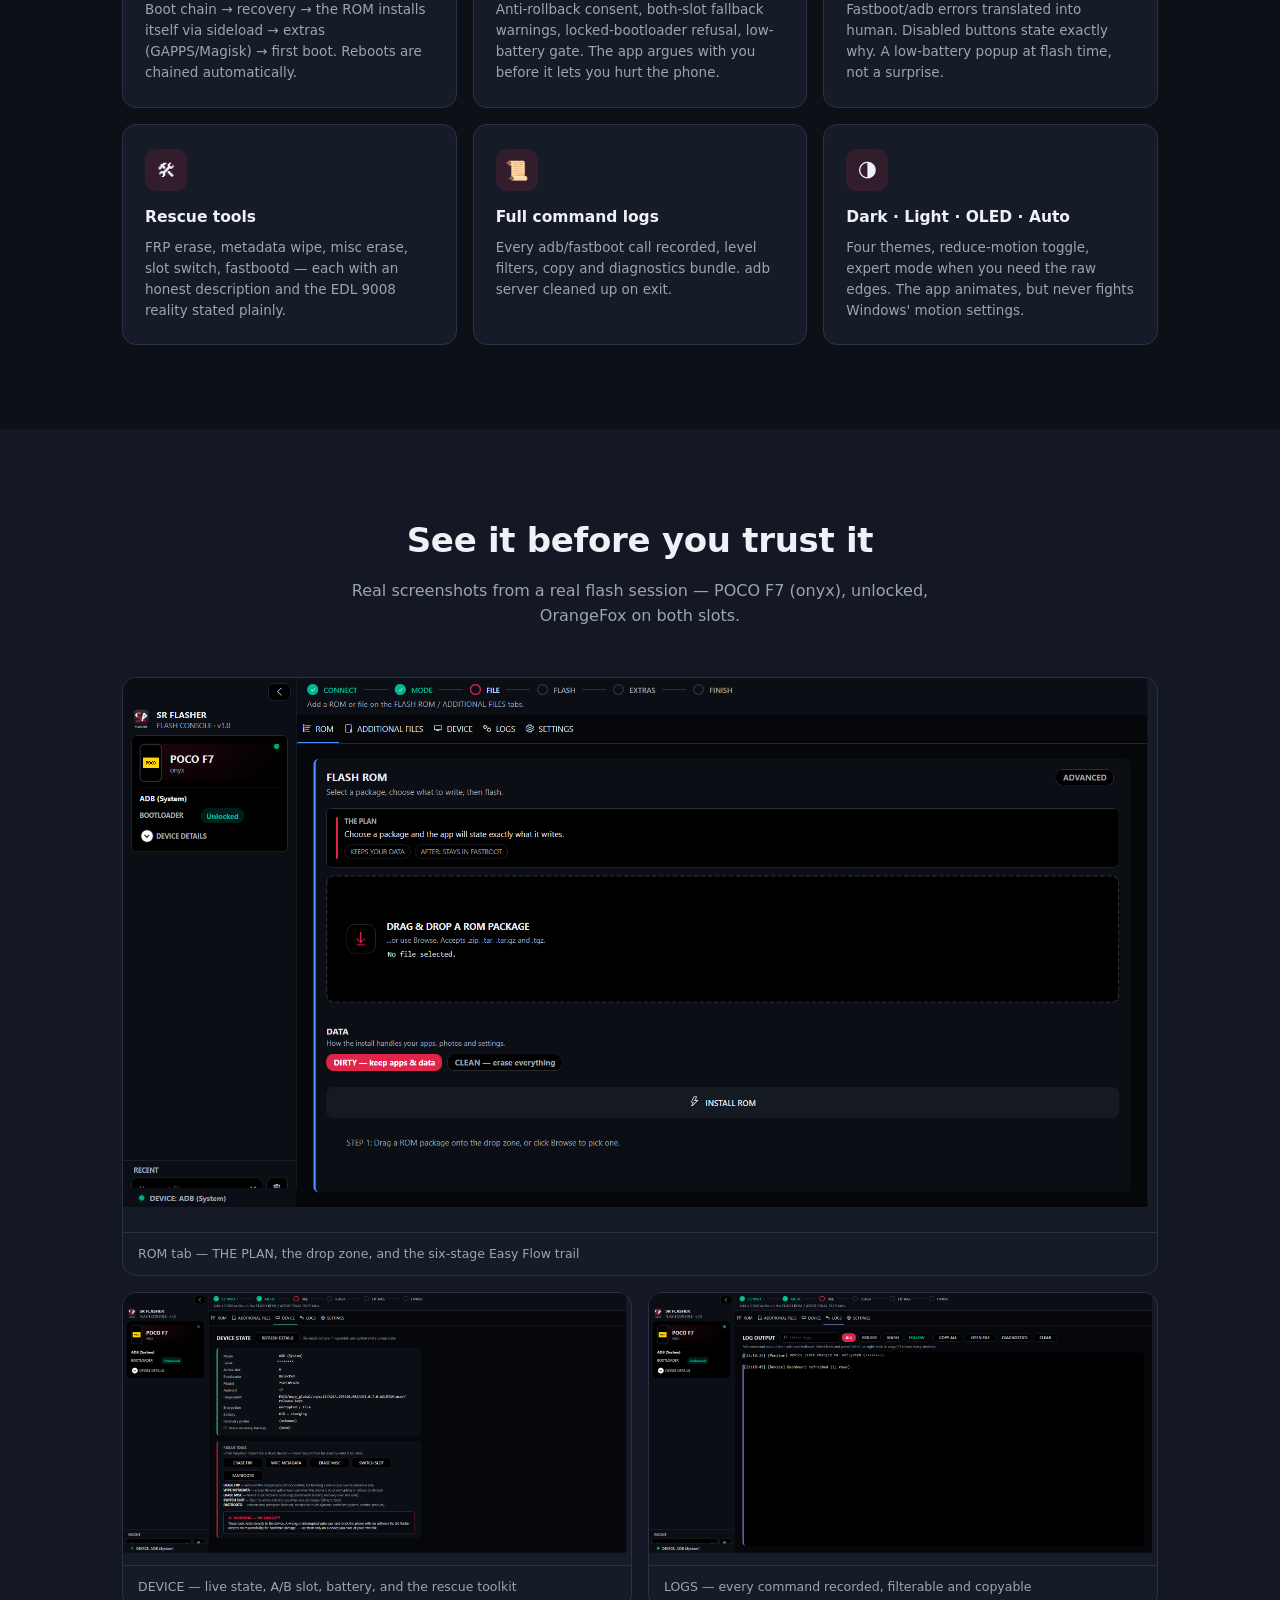
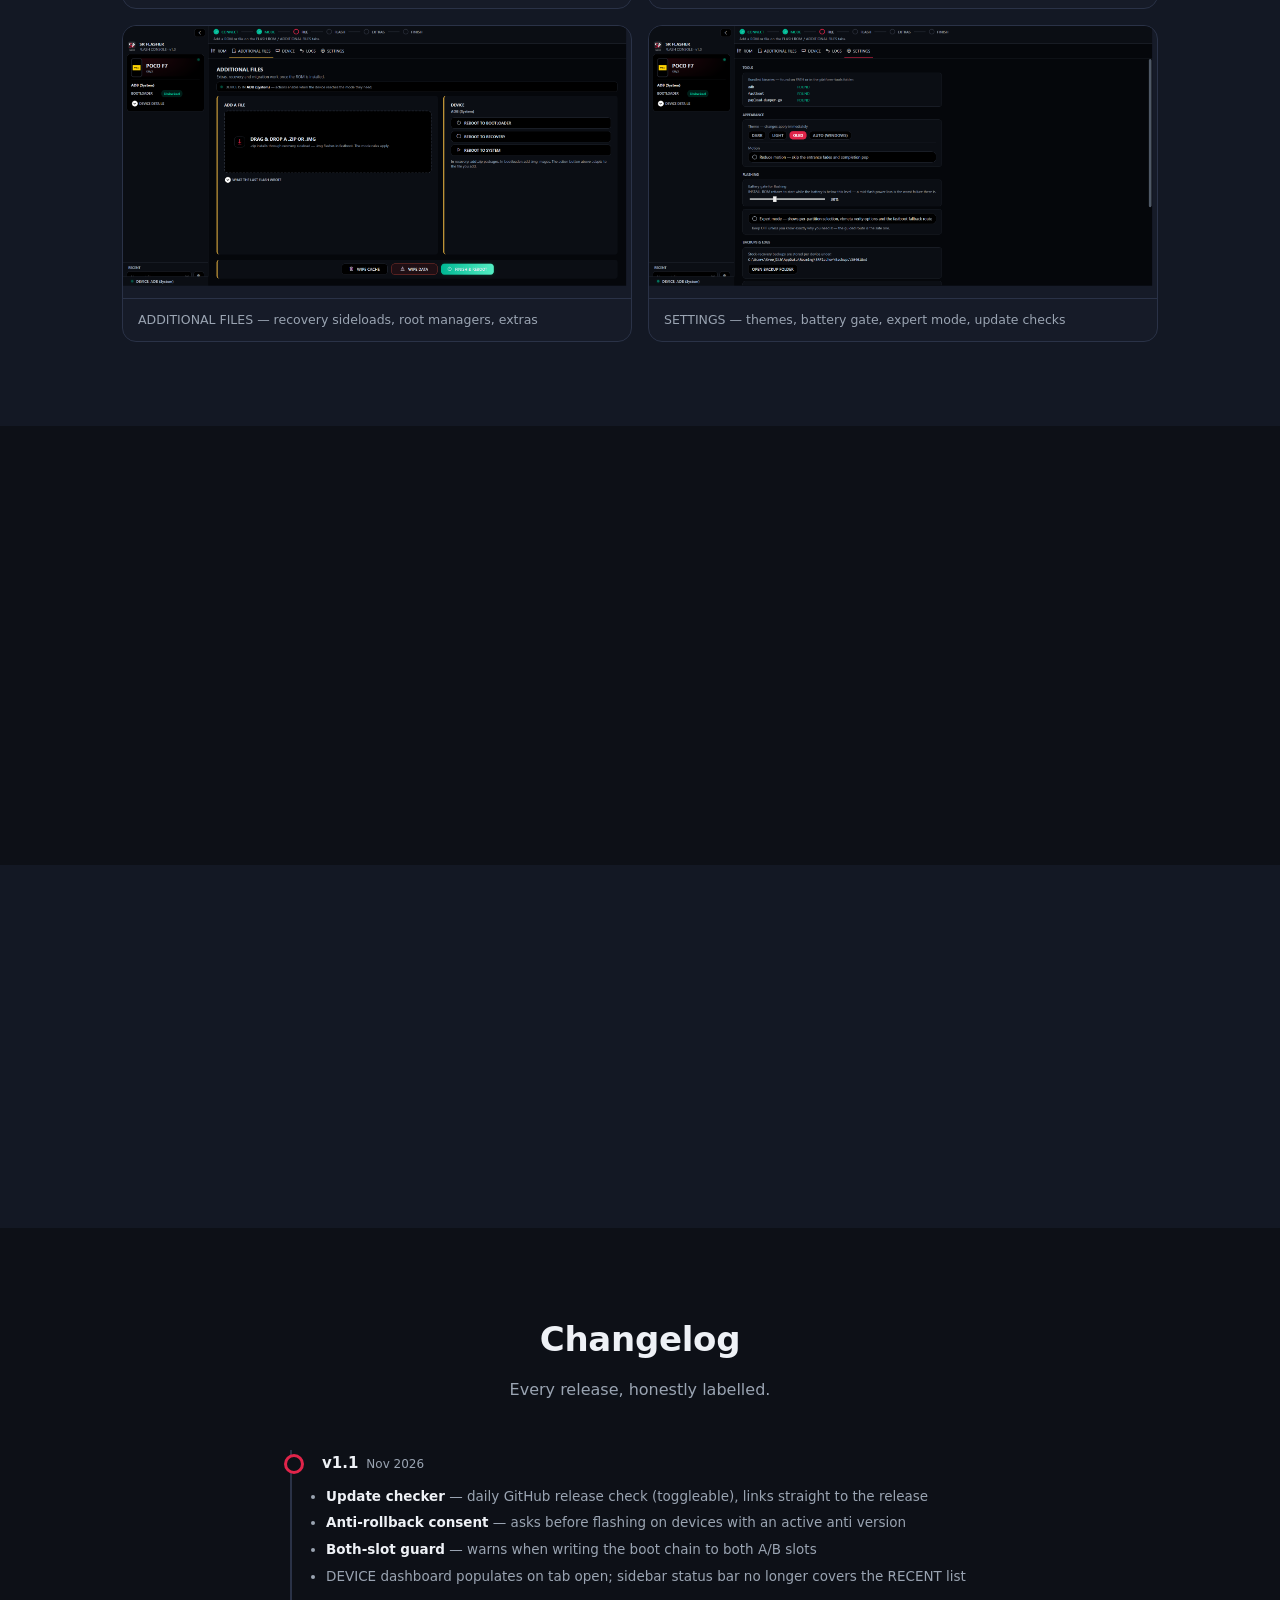
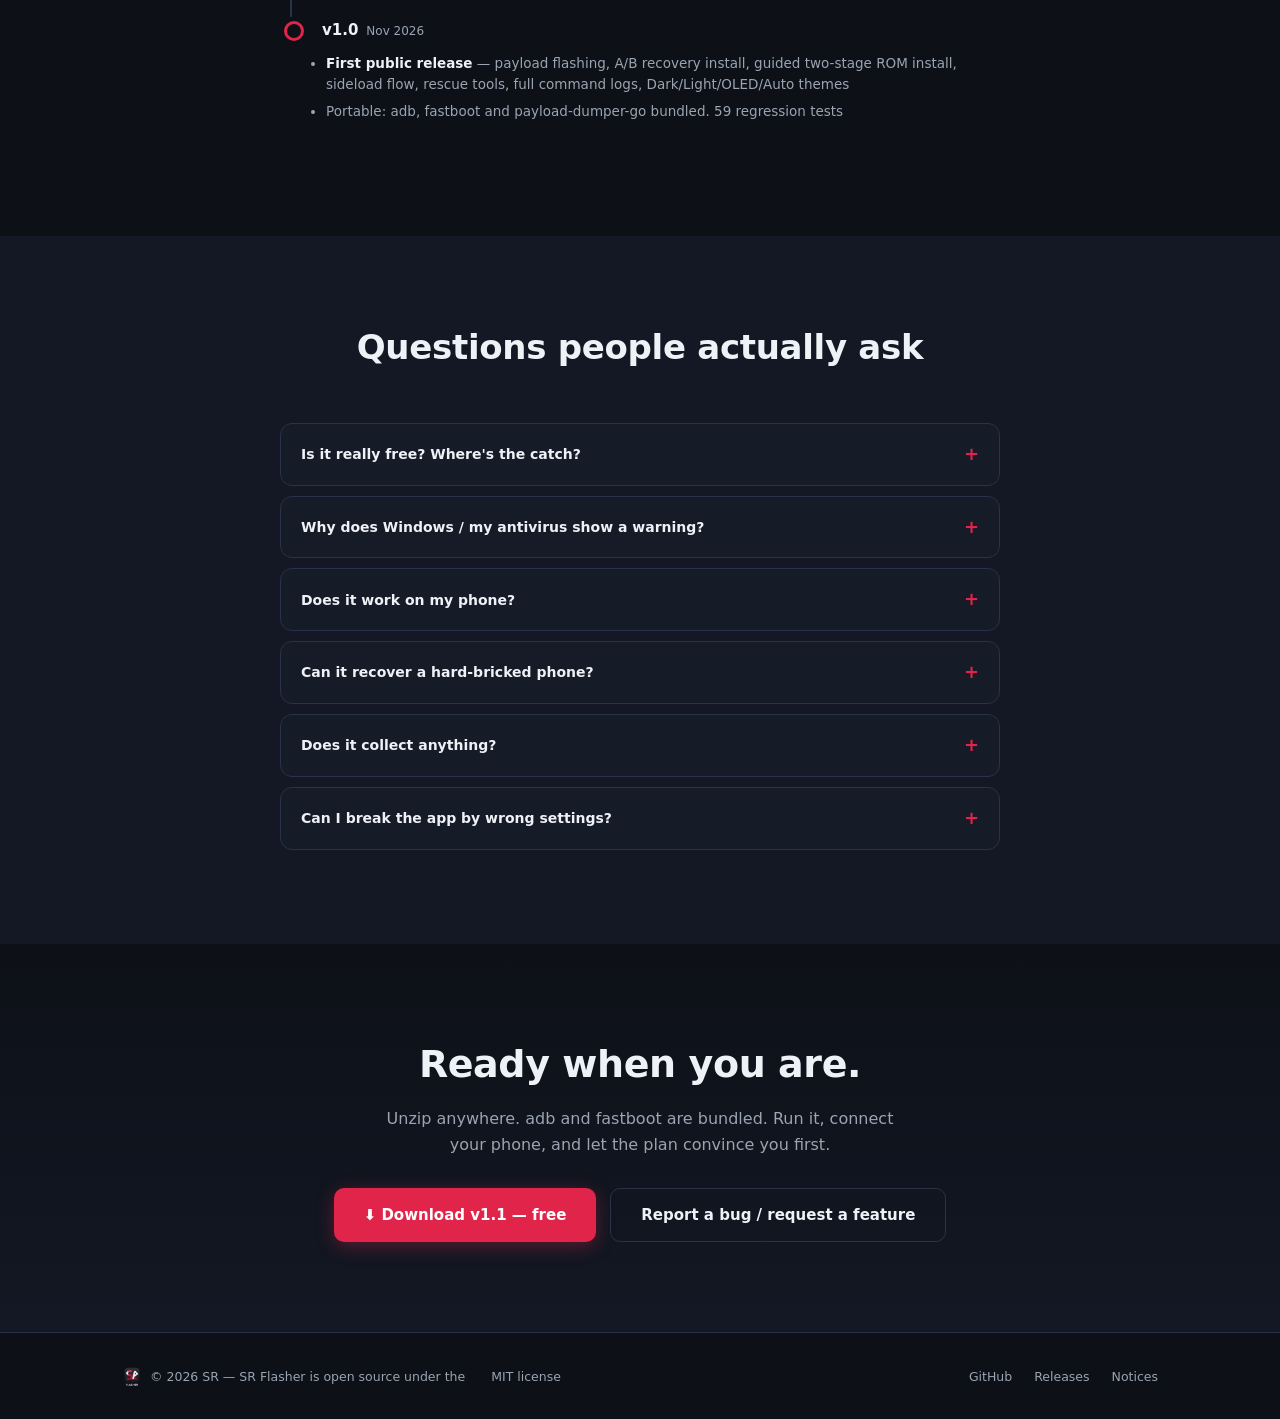
==== commit b65e1812: "Website: Easy Flow trail becomes a scroll rail tracking page sections" ====
--- a/website/index.html
+++ b/website/index.html
@@ -61,6 +61,37 @@
 .version-chip{color:var(--muted);font-size:12.5px;margin-top:16px}
 .version-chip b{color:var(--green)}
 
+/* hero trail stagger */
+#trail.on .step:nth-child(3) .dot{transition-delay:.1s}
+#trail.on .step:nth-child(5) .dot{transition-delay:.2s}
+#trail.on .step:nth-child(7) .dot{transition-delay:.3s}
+#trail.on .step:nth-child(9) .dot{transition-delay:.4s}
+#trail.on .step:nth-child(11) .dot{transition-delay:.5s}
+#trail .bar:nth-child(2){transition-delay:.05s}
+#trail .bar:nth-child(4){transition-delay:.15s}
+#trail .bar:nth-child(6){transition-delay:.25s}
+#trail .bar:nth-child(8){transition-delay:.35s}
+#trail .bar:nth-child(10){transition-delay:.45s}
+
+/* scroll rail — the trail, reborn as a section tracker */
+#rail{position:fixed;bottom:20px;left:50%;transform:translate(-50%,110px);opacity:0;z-index:60;
+  background:rgba(19,24,36,.88);backdrop-filter:blur(12px);border:1px solid var(--border);border-radius:999px;
+  padding:13px 22px 11px;box-shadow:0 12px 38px rgba(0,0,0,.5);
+  transition:transform .5s cubic-bezier(.2,1.25,.4,1),opacity .5s;pointer-events:none}
+#rail.show{transform:translate(-50%,0);opacity:1;pointer-events:auto}
+#rail .trail{margin:0;display:flex;justify-content:center;align-items:center;flex-wrap:nowrap}
+#rail .step{cursor:pointer}
+#rail .dot{width:24px;height:24px;font-size:10px;transition:all .45s cubic-bezier(.2,1.3,.4,1)}
+#rail .lbl{transition:color .45s;font-size:9.5px;letter-spacing:1px}
+#rail .bar{width:26px;margin:0 5px 22px;transition:background .45s}
+#rail .bar.on{background:linear-gradient(90deg,rgba(224,36,74,.85),rgba(224,36,74,.35))}
+#rail .step:hover .dot{border-color:var(--red);color:var(--red)}
+#rail .dot.done{border-color:rgba(224,36,74,.55);color:rgba(224,36,74,.75);box-shadow:none}
+#rail .dot.active{background:var(--red);border-color:var(--red);color:#fff;animation:pulse 1.8s infinite}
+#rail .lbl.on{color:var(--text)}
+#rail .lbl.active{color:var(--red)}
+@keyframes pulse{0%,100%{box-shadow:0 0 0 0 rgba(224,36,74,.45)}55%{box-shadow:0 0 0 9px rgba(224,36,74,0)}}
+
 /* trail */
 .trail{margin:70px auto 0;display:flex;justify-content:center;align-items:center;flex-wrap:wrap;gap:0;max-width:760px}
 .trail .step{display:flex;flex-direction:column;align-items:center;gap:7px;min-width:72px}
@@ -154,6 +185,10 @@
   .navlinks.open{display:flex}
   #menuBtn{display:block}
 }
+@media (max-width:860px){
+  #rail .lbl{display:none}
+  #rail .bar{width:16px}
+}
 @media (max-width:560px){
   .grid{grid-template-columns:1fr}
   .shots{grid-template-columns:1fr}
@@ -161,6 +196,8 @@
   .hero{padding:120px 0 60px}
   .trail .bar{width:22px}
   .trail .step{min-width:56px}
+  #rail{bottom:12px;padding:10px 14px 8px}
+  #rail .dot{width:22px;height:22px}
 }
 </style>
 </head>
@@ -214,6 +251,9 @@
   </div>
 </header>
 
+<!-- scroll rail (trail becomes the section tracker) -->
+<div id="rail" aria-label="Page sections"><div class="trail" id="railTrail"></div></div>
+
 <!-- ==================== FEATURES ==================== -->
 <section id="features">
   <div class="wrap">
@@ -264,7 +304,7 @@
 </section>
 
 <!-- ==================== HONESTY ==================== -->
-<section style="background:var(--bg2)">
+<section id="safety" style="background:var(--bg2)">
   <div class="wrap">
     <div class="warnbox rv">
       <h3>⚠️ Real talk — read this once</h3>
@@ -370,13 +410,55 @@
     es.forEach(function(en){ if(en.isIntersecting){ trail.classList.add('on'); tio.unobserve(trail); } });
   }, {threshold:.5});
   tio.observe(trail);
+
+  // scroll rail: the same trail motif, its steps become the page's sections.
+  // dots fill in as you scroll; the active step pulses; clicking jumps to it.
+  var SECTIONS = [
+    ['features','FEATURES'],
+    ['screenshots','SCREENSHOTS'],
+    ['devices','DEVICES'],
+    ['safety','SAFETY'],
+    ['changelog','CHANGELOG'],
+    ['faq','FAQ']
+  ];
+  var rail = document.getElementById('rail'), rt = document.getElementById('railTrail');
+  var dots = [], lbls = [], bars = [];
+  SECTIONS.forEach(function(s, i){
+    if(i){ var b = document.createElement('div'); b.className = 'bar'; rt.appendChild(b); bars.push(b); }
+    var st = document.createElement('div'); st.className = 'step';
+    var d = document.createElement('div'); d.className = 'dot'; d.textContent = i + 1;
+    var l = document.createElement('div'); l.className = 'lbl'; l.textContent = s[1];
+    st.appendChild(d); st.appendChild(l);
+    st.addEventListener('click', function(){
+      var el = document.getElementById(s[0]);
+      if(el) el.scrollIntoView({behavior: reduce ? 'auto' : 'smooth'});
+    });
+    rt.appendChild(st); dots.push(d); lbls.push(l);
+  });
+  function setRail(i){
+    dots.forEach(function(d, j){
+      d.classList.toggle('done', j < i);
+      d.classList.toggle('active', j === i);
+      d.textContent = j < i ? '\u2713' : (j + 1);
+    });
+    bars.forEach(function(b, j){ b.classList.toggle('on', j < i); });
+    lbls.forEach(function(l, j){ l.classList.toggle('on', j <= i); l.classList.toggle('active', j === i); });
+  }
+  var cur = 0;
+  var sio = new IntersectionObserver(function(es){
+    es.forEach(function(en){
+      if(en.isIntersecting){ cur = SECTIONS.findIndex(function(s){ return s[0] === en.target.id; }); setRail(cur); }
+    });
+  }, {rootMargin:'-45% 0px -45% 0px', threshold:0});
+  SECTIONS.forEach(function(s){ var el = document.getElementById(s[0]); if(el) sio.observe(el); });
+  setRail(0);
+
+  // rail appears once the hero trail is behind us
+  function railVis(){
+    rail.classList.toggle('show', window.scrollY > trail.offsetTop + trail.offsetHeight + 80);
+  }
+  window.addEventListener('scroll', railVis, {passive:true}); railVis();
 })();
 </script>
-
-<!-- Vercel Web Analytics -->
-<script>
-  window.va = window.va || function () { (window.vaq = window.vaq || []).push(arguments); };
-</script>
-<script defer src="https://cdn.vercel-insights.com/v1/script.js"></script>
 </body>
 </html>
